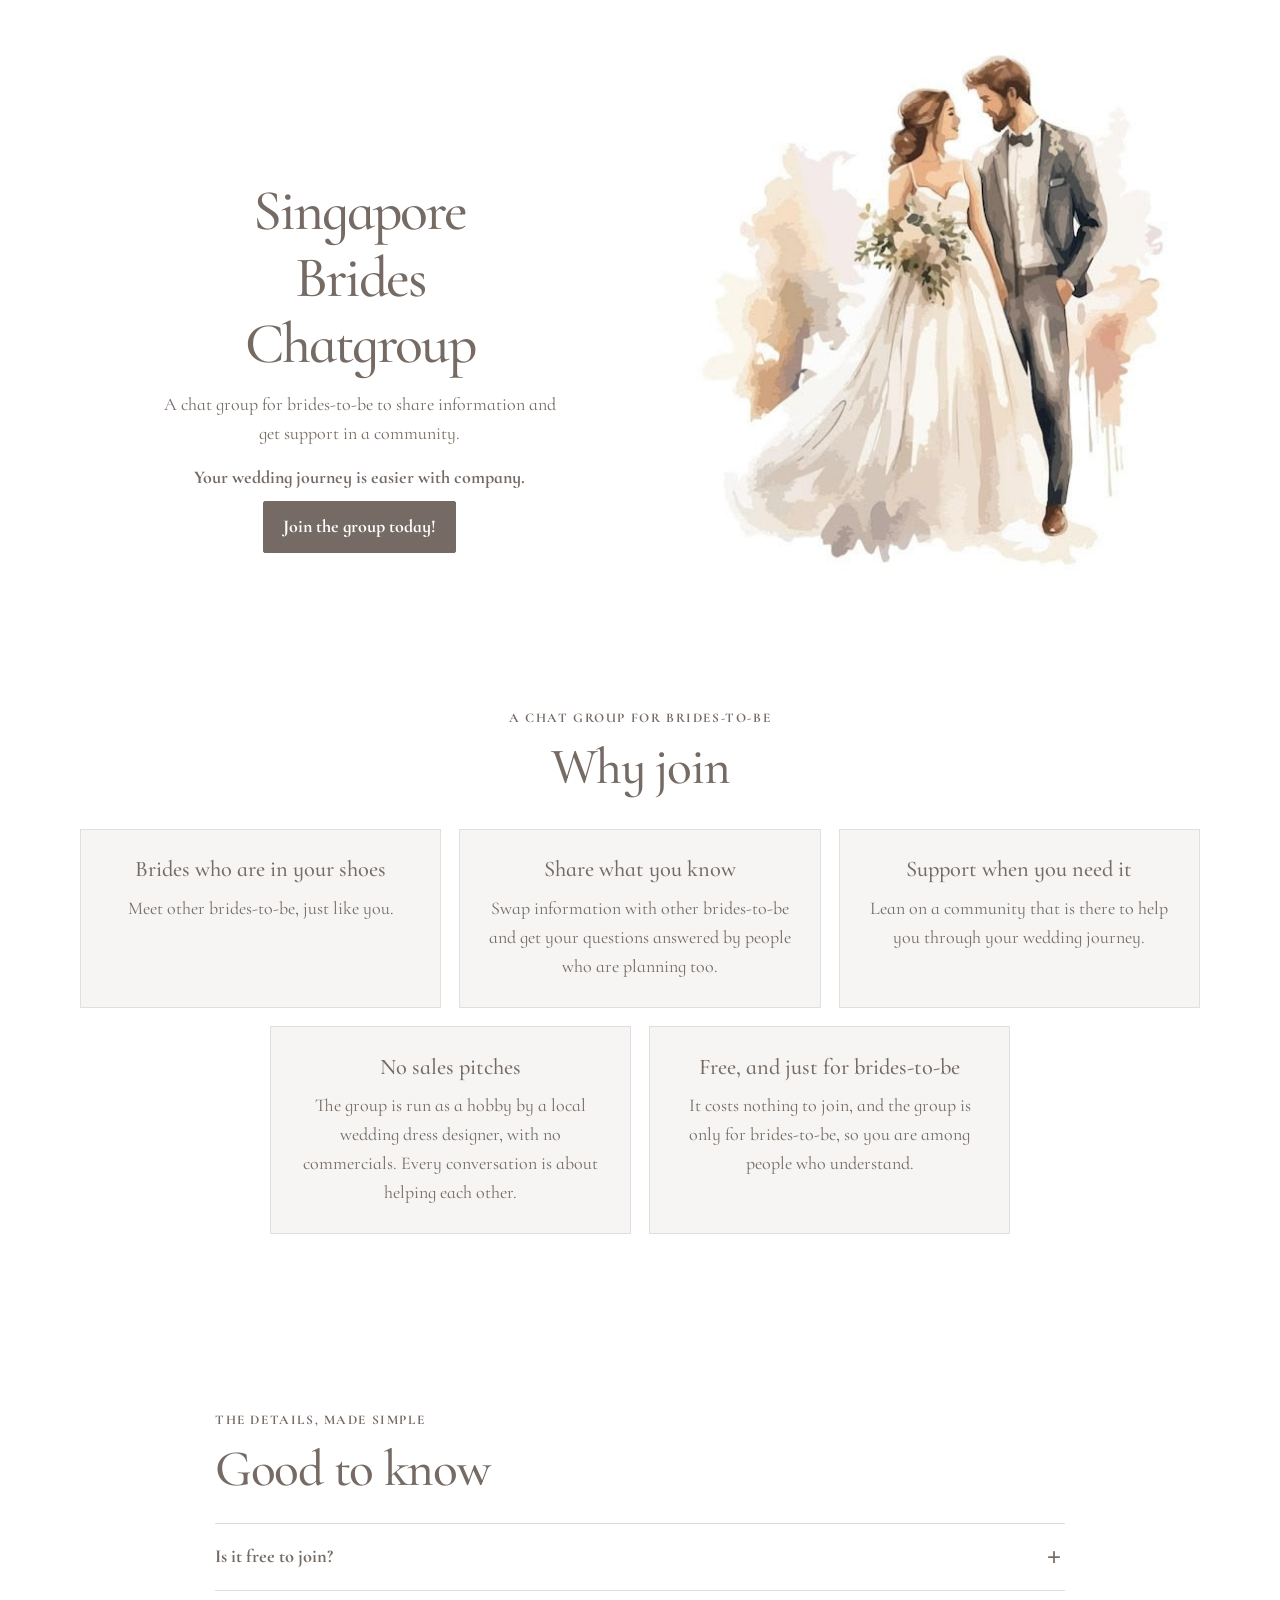
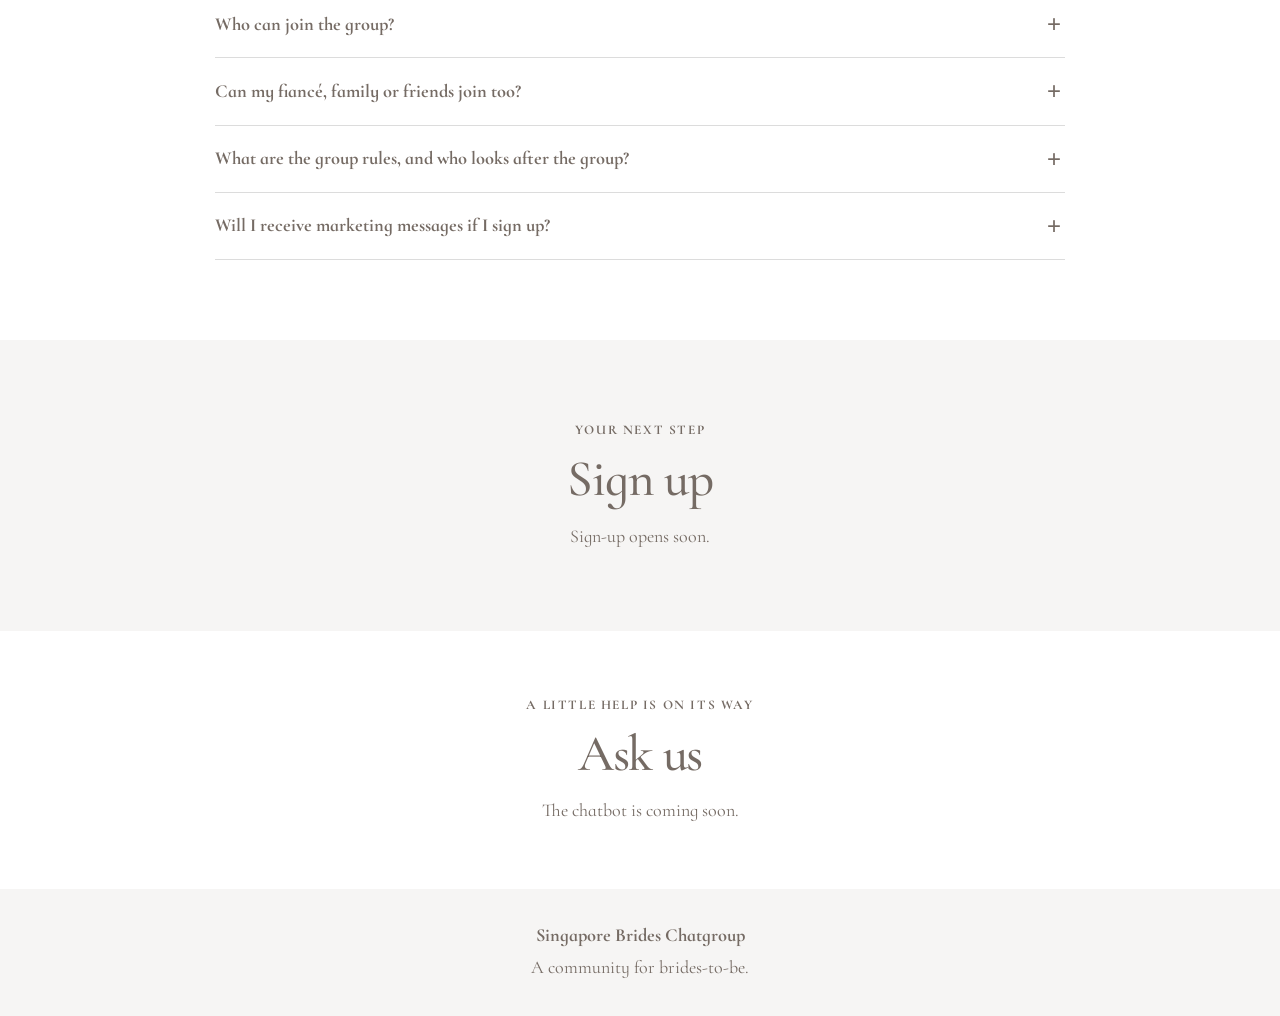
==== proj 1 - bride chat group/index.html @ 22429267 "adding the sign up form" ====
<!doctype html>
<html lang="en">
  <head>
    <meta charset="utf-8">
    <meta name="viewport" content="width=device-width, initial-scale=1">
    <meta name="theme-color" content="#fffbf5">
    <title>Singapore Brides Chatgroup</title>
    <meta
      name="description"
      content="A chat group for brides-to-be in Singapore to share information and find support."
    >
    <link rel="preconnect" href="https://fonts.googleapis.com">
    <link rel="preconnect" href="https://fonts.gstatic.com" crossorigin>
    <link
      href="https://fonts.googleapis.com/css2?family=Cormorant+Infant:wght@400;500;700&display=swap"
      rel="stylesheet"
    >
    <link rel="stylesheet" href="style.css">
  </head>
  <body>
    <main>
      <section class="hero" aria-labelledby="page-title">
        <img
          class="hero__image"
          src="banner-image.jpg"
          alt="A bride in a white gown holding a bouquet and a groom in a navy suit walking away hand in hand."
          width="1600"
          height="720"
        >
        <div class="hero__content">
          <h1 id="page-title">Singapore Brides Chatgroup</h1>
          <p class="hero__intro">
            A chat group for brides-to-be to share information and get support in a community.
          </p>
          <p class="hero__invitation">Your wedding journey is easier with company.</p>
          <a class="button" href="#signup">Join the group today!</a>
        </div>
      </section>

      <section class="section benefits" aria-labelledby="benefits-title">
        <div class="section__inner">
          <p class="eyebrow">A chat group for brides-to-be</p>
          <h2 id="benefits-title">Why join</h2>
          <div class="benefits__grid">
            <article class="benefit-card">
              <h3>Brides who are in your shoes</h3>
              <p>Meet other brides-to-be, just like you.</p>
            </article>
            <article class="benefit-card">
              <h3>Share what you know</h3>
              <p>Swap information with other brides-to-be and get your questions answered by people who are planning too.</p>
            </article>
            <article class="benefit-card">
              <h3>Support when you need it</h3>
              <p>Lean on a community that is there to help you through your wedding journey.</p>
            </article>
            <article class="benefit-card">
              <h3>No sales pitches</h3>
              <p>The group is run as a hobby by a local wedding dress designer, with no commercials. Every conversation is about helping each other.</p>
            </article>
            <article class="benefit-card">
              <h3>Free, and just for brides-to-be</h3>
              <p>It costs nothing to join, and the group is only for brides-to-be, so you are among people who understand.</p>
            </article>
          </div>
        </div>
      </section>

      <section class="section faq" aria-labelledby="faq-title">
        <div class="section__inner section__inner--narrow">
          <p class="eyebrow">The details, made simple</p>
          <h2 id="faq-title">Good to know</h2>
          <div class="faq__list">
            <details class="faq__item">
              <summary>Is it free to join?</summary>
              <p>Yes, joining the group is totally free.</p>
            </details>
            <details class="faq__item">
              <summary>Who can join the group?</summary>
              <p>The group is for brides-to-be. If you are getting married later, please join our next brides-to-be group.</p>
            </details>
            <details class="faq__item">
              <summary>Can my fiancé, family or friends join too?</summary>
              <p>We are sorry, only brides-to-be can join the group, so fiancés, family and friends cannot join.</p>
            </details>
            <details class="faq__item">
              <summary>What are the group rules, and who looks after the group?</summary>
              <p>The group is strictly for brides-to-be to share and help each other. It is run by Vivian, a local wedding dress designer who runs her own studio, as a hobby, so there are no commercials.</p>
            </details>
            <details class="faq__item">
              <summary>Will I receive marketing messages if I sign up?</summary>
              <p>No, you will not receive marketing messages unless you choose to receive them.</p>
            </details>
          </div>
        </div>
      </section>

      <section class="section coming-soon" id="signup" aria-labelledby="signup-title">
        <div class="section__inner">
          <p class="eyebrow">Your next step</p>
          <h2 id="signup-title">Sign up</h2>
          <p>Sign-up opens soon.</p>
        </div>
      </section>

      <section class="section ask" aria-labelledby="ask-title">
        <div class="section__inner">
          <p class="eyebrow">A little help is on its way</p>
          <h2 id="ask-title">Ask us</h2>
          <p>The chatbot is coming soon.</p>
        </div>
      </section>
    </main>

    <footer class="footer">
      <p class="footer__name">Singapore Brides Chatgroup</p>
      <p>A community for brides-to-be.</p>
    </footer>
  </body>
</html>
---- proj 1 - bride chat group/style.css ----
:root {
  color-scheme: light;
  --warm-white: #ffffff;
  --navy: #756b64;
  --deep-navy: #756b64;
  --peach: #f6f5f4;
  --gold: #756b64;
  --serif: "Cormorant Infant", Georgia, "Times New Roman", serif;
}

* {
  box-sizing: border-box;
}

html {
  scroll-behavior: smooth;
}

body {
  margin: 0;
  background: var(--warm-white);
  color: var(--navy);
  font-family: var(--serif);
  font-size: 18px;
  line-height: 1.6;
}

h1,
h2,
h3,
p {
  margin-top: 0;
}

h1,
h2,
h3 {
  color: var(--deep-navy);
  font-weight: 500;
  line-height: 1.15;
}

.hero {
  position: relative;
  min-height: 620px;
  overflow: hidden;
  background: var(--warm-white);
}

.hero__image {
  display: block;
  position: absolute;
  top: 0;
  right: 0;
  width: auto;
  height: 100%;
  max-width: 53%;
  object-fit: contain;
  object-position: right center;
}

.hero__content {
  position: absolute;
  inset: auto auto 7% max(7%, calc((100% - 1180px) / 2));
  width: min(540px, 44%);
  padding: 1.5rem 1.75rem;
  border-radius: 4px;
  background: linear-gradient(90deg, rgb(255 255 255 / 96%), rgb(255 255 255 / 85%));
  text-align: center;
}

.hero h1 {
  max-width: 12ch;
  margin-right: auto;
  margin-left: auto;
  margin-bottom: 0.8rem;
  font-size: clamp(2.5rem, 4.5vw, 4.25rem);
  letter-spacing: -0.035em;
}

.hero__intro {
  max-width: 45ch;
  margin-right: auto;
  margin-left: auto;
  margin-bottom: 1rem;
}

.hero__invitation {
  margin-bottom: 0.55rem;
  color: var(--deep-navy);
  font-weight: 700;
}

.button {
  display: inline-block;
  padding: 0.65rem 1.2rem;
  border: 1px solid var(--deep-navy);
  border-radius: 2px;
  background: var(--deep-navy);
  color: var(--warm-white);
  font-weight: 700;
  text-decoration: none;
  transition: background-color 160ms ease, color 160ms ease;
}

.button:hover,
.button:focus-visible {
  background: transparent;
  color: var(--deep-navy);
}

.button:focus-visible,
a:focus-visible,
summary:focus-visible {
  outline: 3px solid var(--gold);
  outline-offset: 4px;
}

.section {
  padding: 5rem 1.5rem;
}

.section__inner {
  width: min(100%, 1120px);
  margin: 0 auto;
}

.section__inner--narrow {
  max-width: 850px;
}

.eyebrow {
  margin-bottom: 0.55rem;
  color: var(--navy);
  font-size: 0.83rem;
  font-weight: 700;
  letter-spacing: 0.12em;
  text-transform: uppercase;
}

h2 {
  margin-bottom: 2rem;
  font-size: clamp(2.2rem, 4vw, 3.25rem);
  letter-spacing: -0.025em;
}

.benefits {
  padding-top: 5.5rem;
  padding-bottom: 6rem;
}

.benefits > .section__inner > .eyebrow,
.benefits > .section__inner > h2 {
  text-align: center;
}

.benefits__grid {
  display: grid;
  grid-template-columns: repeat(6, minmax(0, 1fr));
  gap: 1.15rem;
}

.benefit-card {
  grid-column: span 2;
  padding: 1.65rem;
  border: 1px solid rgb(111 109 109 / 16%);
  background: var(--peach);
  text-align: center;
}

.benefit-card:nth-child(4) {
  grid-column: 2 / span 2;
}

.benefit-card h3 {
  margin-bottom: 0.75rem;
  font-size: 1.4rem;
}

.benefit-card p {
  margin-bottom: 0;
}

.faq {
  background: var(--warm-white);
}

.faq h2 {
  margin-bottom: 1.5rem;
}

.faq__list {
  border-top: 1px solid rgb(111 109 109 / 24%);
}

.faq__item {
  border-bottom: 1px solid rgb(111 109 109 / 24%);
}

.faq__item summary {
  position: relative;
  padding: 1.15rem 2.25rem 1.15rem 0;
  color: var(--deep-navy);
  font-size: 1.15rem;
  font-weight: 700;
  cursor: pointer;
  list-style: none;
}

.faq__item summary::-webkit-details-marker {
  display: none;
}

.faq__item summary::after {
  position: absolute;
  top: 50%;
  right: 0.25rem;
  content: "+";
  font-family: Arial, sans-serif;
  font-size: 1.5rem;
  font-weight: 400;
  transform: translateY(-50%);
}

.faq__item[open] summary::after {
  content: "−";
}

.faq__item summary:focus-visible {
  outline: 3px solid var(--gold);
  outline-offset: 3px;
}

.faq__item:not([open]) > p {
  display: none;
}

.faq__item p {
  max-width: 70ch;
  margin: 0 2.25rem 1.15rem 0;
}

.coming-soon {
  padding-top: 5rem;
  padding-bottom: 5rem;
  background: var(--peach);
  text-align: center;
}

.coming-soon h2,
.ask h2 {
  margin-bottom: 0.8rem;
}

.coming-soon p:last-child,
.ask p:last-child {
  margin-bottom: 0;
}

.ask {
  padding-top: 4rem;
  padding-bottom: 4rem;
  background: var(--warm-white);
  text-align: center;
}

.footer {
  padding: 2rem 1.5rem;
  background: var(--peach);
  color: var(--deep-navy);
  text-align: center;
}

.footer p {
  margin-bottom: 0.15rem;
}

.footer__name {
  font-size: 1.15rem;
  font-weight: 700;
}

@media (max-width: 700px) {
  .hero {
    min-height: 0;
    overflow: visible;
  }

  .hero__image {
    position: static;
    height: auto;
    width: 100%;
    max-width: none;
    object-fit: initial;
  }

  .hero__content {
    position: static;
    width: auto;
    padding: 1.6rem 1.3rem 2.3rem;
    background: var(--warm-white);
  }

  .hero h1 {
    max-width: 13ch;
    font-size: clamp(2.45rem, 10.5vw, 3.2rem);
  }

  .section {
    padding: 3.6rem 1.25rem;
  }

  .benefits__grid {
    grid-template-columns: 1fr;
    gap: 0.9rem;
  }

  .benefit-card,
  .benefit-card:nth-child(4) {
    grid-column: auto;
    padding: 1.35rem;
  }

  .faq__item {
    padding-top: 0;
  }
}

@media (prefers-reduced-motion: reduce) {
  html {
    scroll-behavior: auto;
  }

  *,
  *::before,
  *::after {
    transition-duration: 0.01ms !important;
  }
}
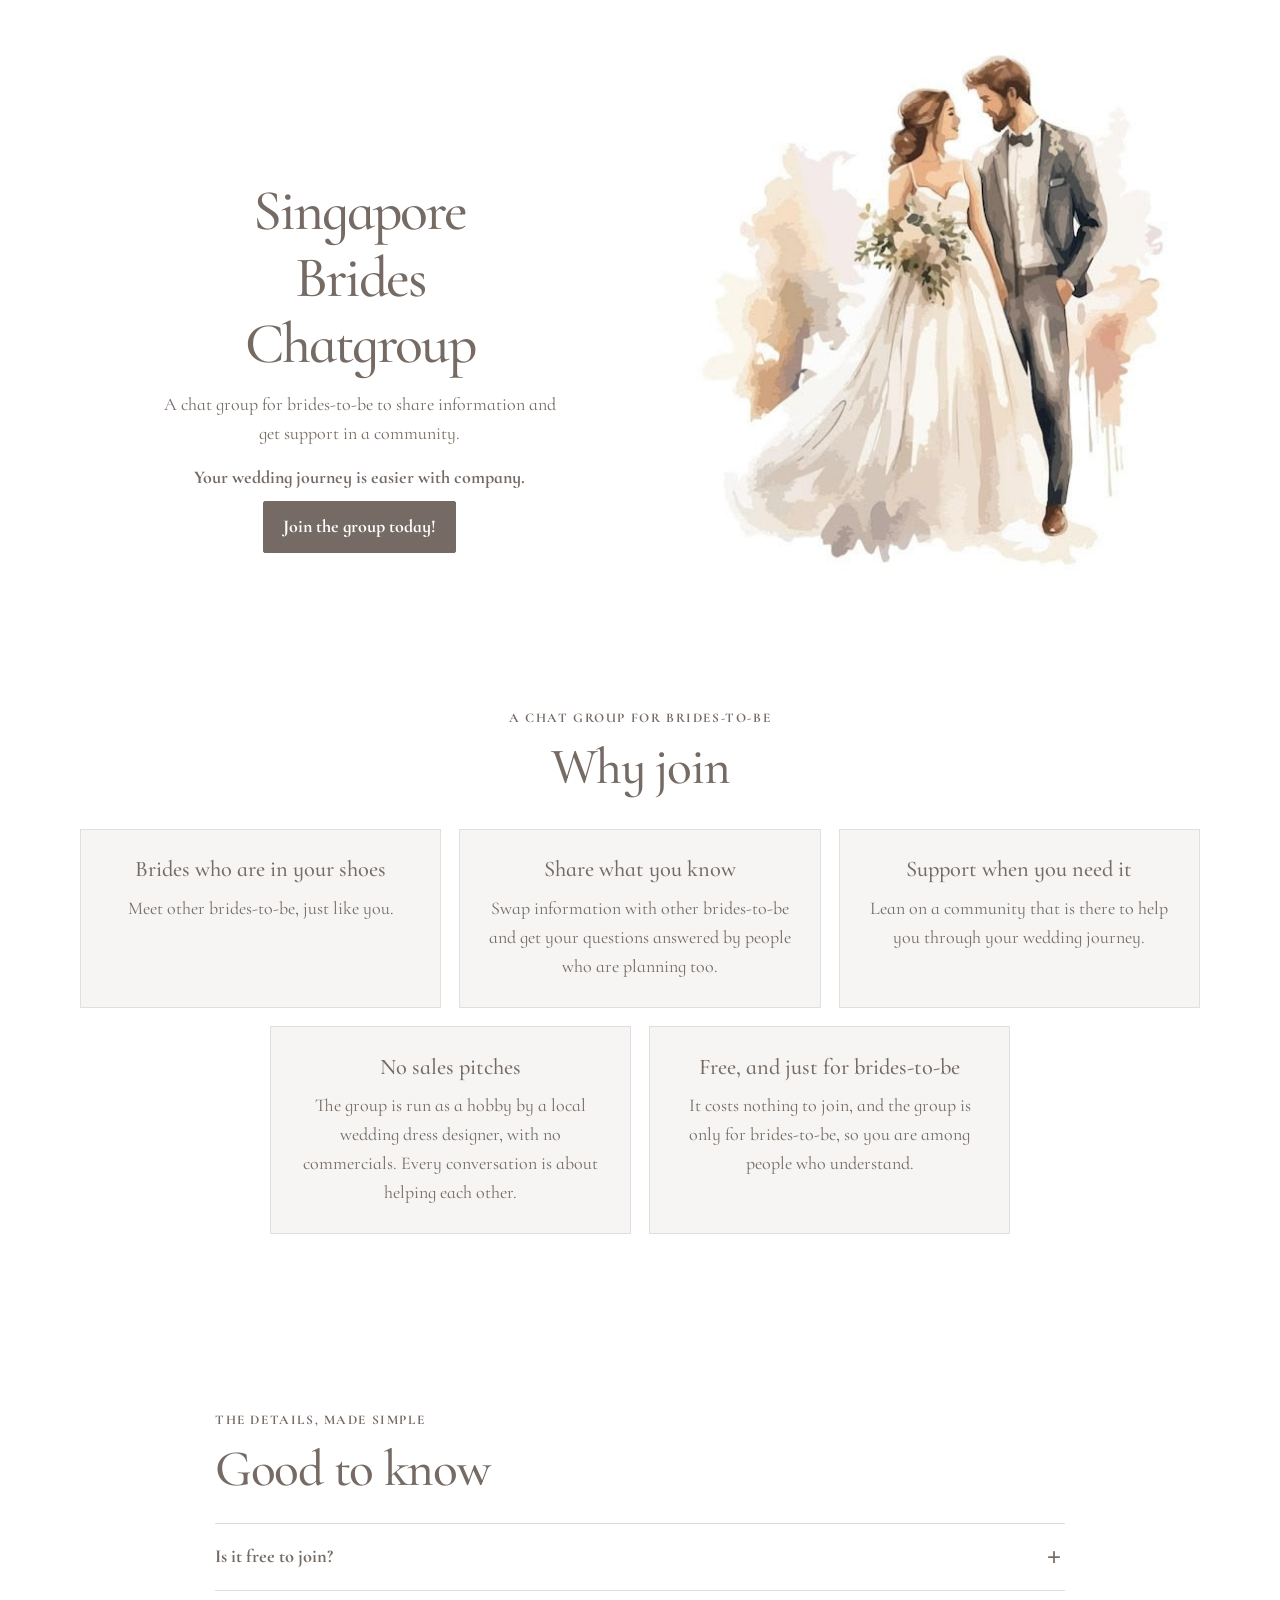
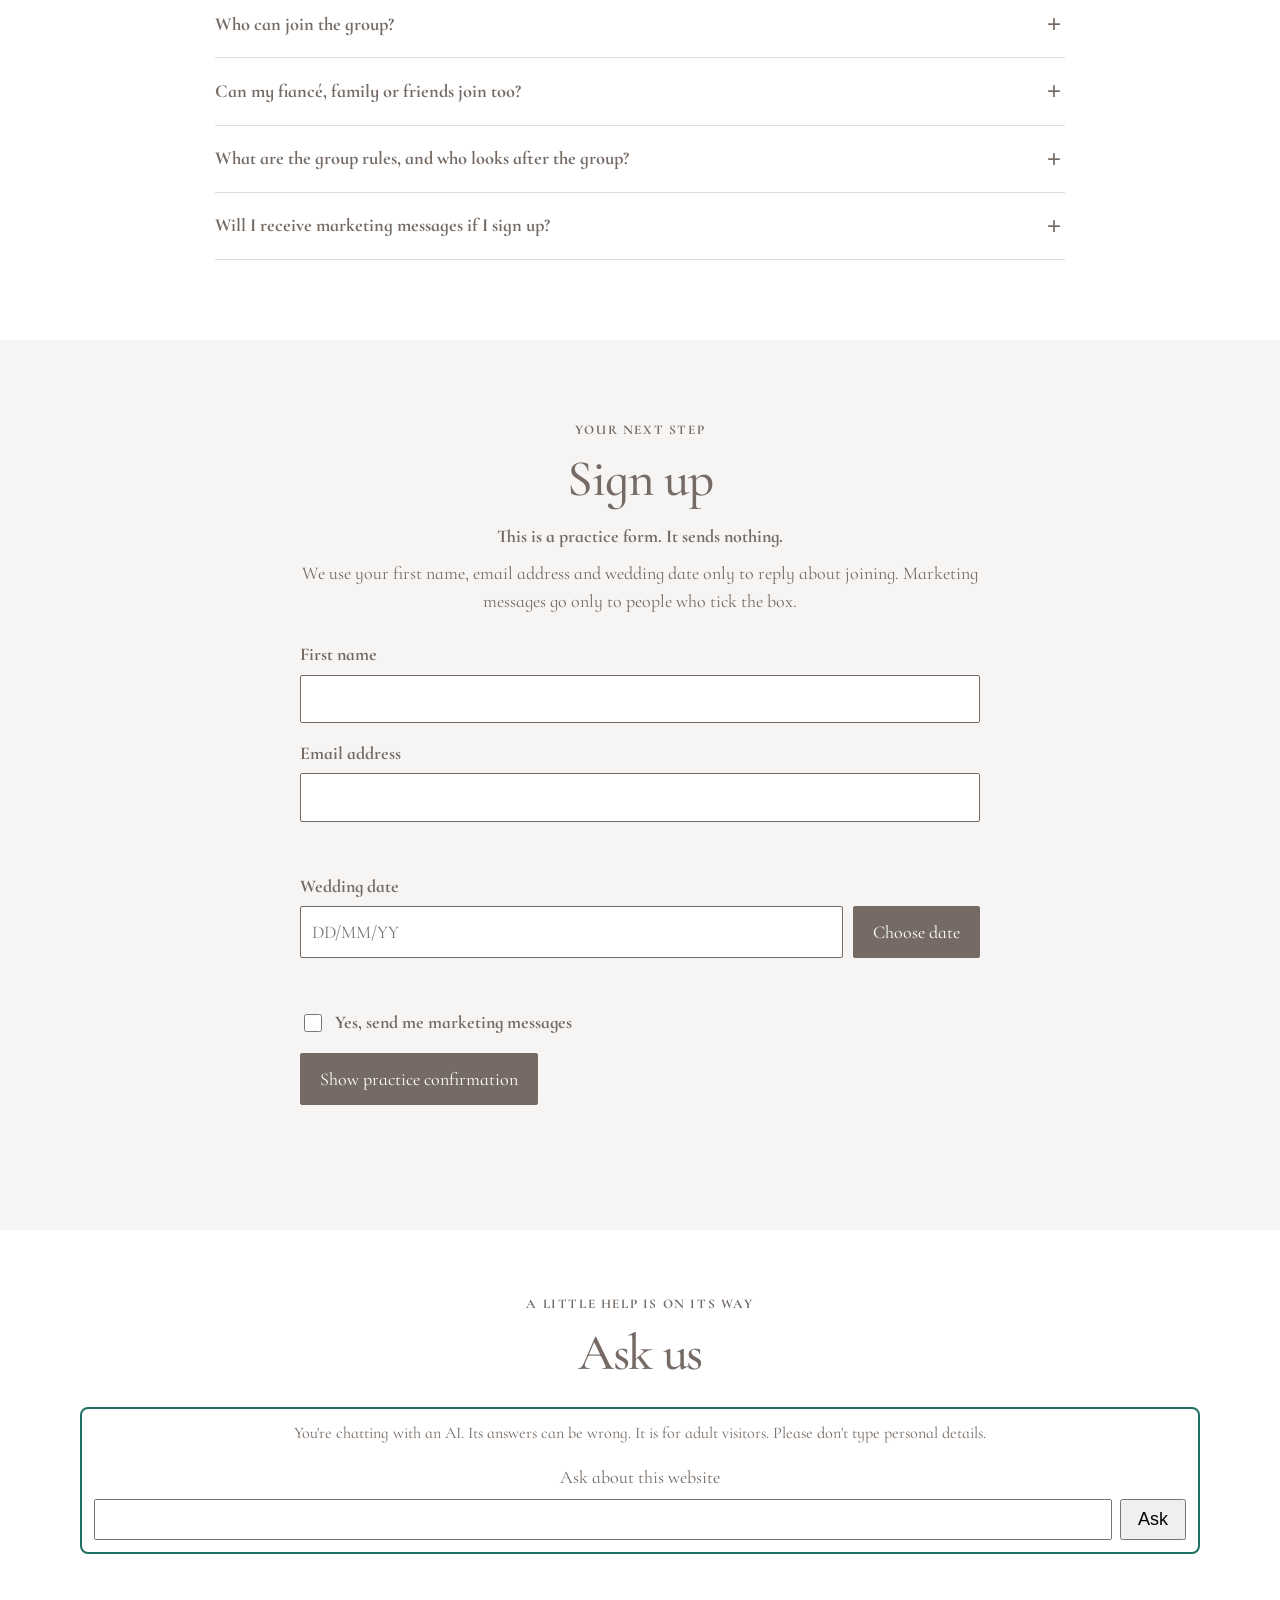
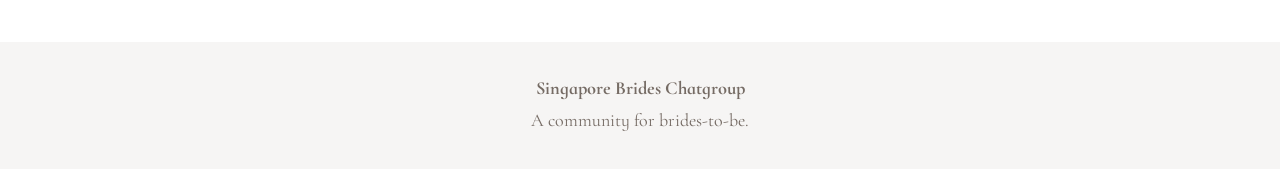
==== commit c28f24dc: "Add chatbot integration Co-authored-by: Copilot <223556219+Copilot@users.noreply.github.com>" ====
--- a/proj 1 - bride chat group/index.html
+++ b/proj 1 - bride chat group/index.html
@@ -96,10 +96,40 @@
       </section>
 
       <section class="section coming-soon" id="signup" aria-labelledby="signup-title">
-        <div class="section__inner">
+        <div class="section__inner signup__inner">
           <p class="eyebrow">Your next step</p>
           <h2 id="signup-title">Sign up</h2>
-          <p>Sign-up opens soon.</p>
+          <p class="signup__notice">This is a practice form. It sends nothing.</p>
+          <p class="signup__privacy">
+            We use your first name, email address and wedding date only to reply about joining.
+            Marketing messages go only to people who tick the box.
+          </p>
+          <form class="signup__form" id="signup-form">
+            <div class="signup__field">
+              <label for="first-name">First name</label>
+              <input id="first-name" name="first-name" type="text" autocomplete="off" required>
+            </div>
+            <div class="signup__field">
+              <label for="email">Email address</label>
+              <input id="email" name="email" type="text" inputmode="email" autocomplete="email" aria-describedby="email-error" required>
+              <p class="signup__field-error" id="email-error" role="alert" aria-live="polite"></p>
+            </div>
+            <div class="signup__field">
+              <label for="wedding-date">Wedding date</label>
+              <div class="signup__date-control">
+                <input id="wedding-date" name="wedding-date" type="text" inputmode="numeric" placeholder="DD/MM/YY" pattern="[0-9]{2}/[0-9]{2}/[0-9]{2}" title="Enter the date as DD/MM/YY, for example 25/12/27." aria-describedby="wedding-date-error" required>
+                <button class="button signup__calendar" id="open-calendar" type="button">Choose date</button>
+                <input class="signup__date-picker" id="wedding-date-picker" type="date" tabindex="-1" aria-hidden="true">
+              </div>
+              <p class="signup__field-error" id="wedding-date-error" role="alert" aria-live="polite"></p>
+            </div>
+            <label class="signup__marketing">
+              <input name="marketing" type="checkbox">
+              <span>Yes, send me marketing messages</span>
+            </label>
+            <button class="button signup__submit" type="submit">Show practice confirmation</button>
+            <p class="signup__response" id="signup-response" role="status" aria-live="polite"></p>
+          </form>
         </div>
       </section>
 
@@ -107,7 +137,7 @@
         <div class="section__inner">
           <p class="eyebrow">A little help is on its way</p>
           <h2 id="ask-title">Ask us</h2>
-          <p>The chatbot is coming soon.</p>
+          <div id="chatbot"></div>
         </div>
       </section>
     </main>
@@ -116,5 +146,91 @@
       <p class="footer__name">Singapore Brides Chatgroup</p>
       <p>A community for brides-to-be.</p>
     </footer>
+    <script>
+      const datePicker = document.getElementById("wedding-date-picker");
+      const emailInput = document.getElementById("email");
+      const emailError = document.getElementById("email-error");
+      const weddingDate = document.getElementById("wedding-date");
+      const dateError = document.getElementById("wedding-date-error");
+      let emailValidationRequested = false;
+
+      function validateEmail() {
+        const value = emailInput.value.trim();
+        const isInvalid = value.length > 0 &&
+          !/^[^@\s]+@[A-Za-z0-9.-]*[A-Za-z][A-Za-z0-9.-]*\.[A-Za-z]+$/.test(value);
+        emailInput.setCustomValidity(isInvalid ? "Invalid email!" : "");
+        emailError.textContent =
+          emailValidationRequested && isInvalid ? "Invalid email!" : "";
+        return !isInvalid;
+      }
+
+      emailInput.addEventListener("blur", () => {
+        emailValidationRequested = true;
+        validateEmail();
+      });
+      emailInput.addEventListener("input", () => {
+        if (emailValidationRequested) {
+          validateEmail();
+        }
+      });
+      emailInput.addEventListener("keydown", (event) => {
+        if (event.key === "Enter") {
+          emailValidationRequested = true;
+          if (!validateEmail()) {
+            event.preventDefault();
+          }
+        }
+      });
+
+      function validateWeddingDate(value) {
+        const match = /^(\d{2})\/(\d{2})\/(\d{2})$/.exec(value);
+        let isPastDate = false;
+
+        if (match) {
+          const [, day, month, shortYear] = match;
+          const year = 2000 + Number(shortYear);
+          const date = new Date(year, Number(month) - 1, Number(day));
+          const isRealDate =
+            date.getFullYear() === year &&
+            date.getMonth() === Number(month) - 1 &&
+            date.getDate() === Number(day);
+          const today = new Date();
+          today.setHours(0, 0, 0, 0);
+          isPastDate = isRealDate && date < today;
+        }
+
+        weddingDate.setCustomValidity(isPastDate ? "Invalid date!" : "");
+        dateError.textContent = isPastDate ? "Invalid date!" : "";
+        return !isPastDate;
+      }
+
+      weddingDate.addEventListener("input", () => validateWeddingDate(weddingDate.value));
+      document.getElementById("open-calendar").addEventListener("click", () => {
+        if (typeof datePicker.showPicker === "function") {
+          datePicker.showPicker();
+        } else {
+          datePicker.click();
+        }
+      });
+      datePicker.addEventListener("change", () => {
+        if (datePicker.value) {
+          const [year, month, day] = datePicker.value.split("-");
+          weddingDate.value = `${day}/${month}/${year.slice(-2)}`;
+          validateWeddingDate(weddingDate.value);
+        }
+      });
+
+      document.getElementById("signup-form").addEventListener("submit", (event) => {
+        event.preventDefault();
+        emailValidationRequested = true;
+        if (!validateEmail()) {
+          emailInput.focus();
+          return;
+        }
+        document.getElementById("signup-response").textContent =
+          "Thanks! This practice form sent nothing.";
+      });
+    </script>
+    <script src="chatbot.js"></script>
   </body>
 </html>
--- a/proj 1 - bride chat group/style.css
+++ b/proj 1 - bride chat group/style.css
@@ -247,9 +247,117 @@
   text-align: center;
 }
 
+.signup__inner {
+  max-width: 680px;
+}
+
 .coming-soon h2,
 .ask h2 {
   margin-bottom: 0.8rem;
+}
+
+.signup__notice {
+  margin-bottom: 0.5rem;
+  font-weight: 700;
+}
+
+.signup__privacy {
+  margin: 0 auto 1.5rem;
+}
+
+.signup__form {
+  display: grid;
+  gap: 1rem;
+  text-align: left;
+}
+
+.signup__field {
+  display: grid;
+  gap: 0.35rem;
+}
+
+.signup__field label,
+.signup__marketing {
+  color: var(--deep-navy);
+  font-weight: 700;
+}
+
+.signup__field input {
+  width: 100%;
+  min-height: 3rem;
+  padding: 0.55rem 0.7rem;
+  border: 1px solid var(--deep-navy);
+  border-radius: 2px;
+  background: var(--warm-white);
+  color: var(--navy);
+  font: inherit;
+}
+
+.signup__date-control {
+  display: flex;
+  gap: 0.6rem;
+}
+
+.signup__date-control > input:first-child {
+  flex: 1;
+  min-width: 0;
+}
+
+.signup__field-error {
+  min-height: 1.6em;
+  margin-bottom: 0;
+  color: #a32121;
+  font-weight: 700;
+}
+
+.signup__date-picker {
+  position: absolute;
+  width: 1px !important;
+  height: 1px !important;
+  padding: 0 !important;
+  overflow: hidden;
+  clip: rect(0, 0, 0, 0);
+  white-space: nowrap;
+  clip-path: inset(50%);
+}
+
+.signup__field input:focus-visible,
+.signup__marketing input:focus-visible,
+.signup__submit:focus-visible {
+  outline: 3px solid var(--gold);
+  outline-offset: 3px;
+}
+
+.signup__marketing {
+  display: flex;
+  align-items: flex-start;
+  gap: 0.6rem;
+}
+
+.signup__marketing input {
+  width: 1.15rem;
+  height: 1.15rem;
+  margin-top: 0.35rem;
+  accent-color: var(--deep-navy);
+}
+
+.signup__submit {
+  justify-self: start;
+  font: inherit;
+  cursor: pointer;
+}
+
+.signup__calendar {
+  flex: 0 0 auto;
+  font: inherit;
+  cursor: pointer;
+}
+
+.signup__response {
+  min-height: 1.6em;
+  margin-bottom: 0;
+  color: var(--deep-navy);
+  font-weight: 700;
 }
 
 .coming-soon p:last-child,
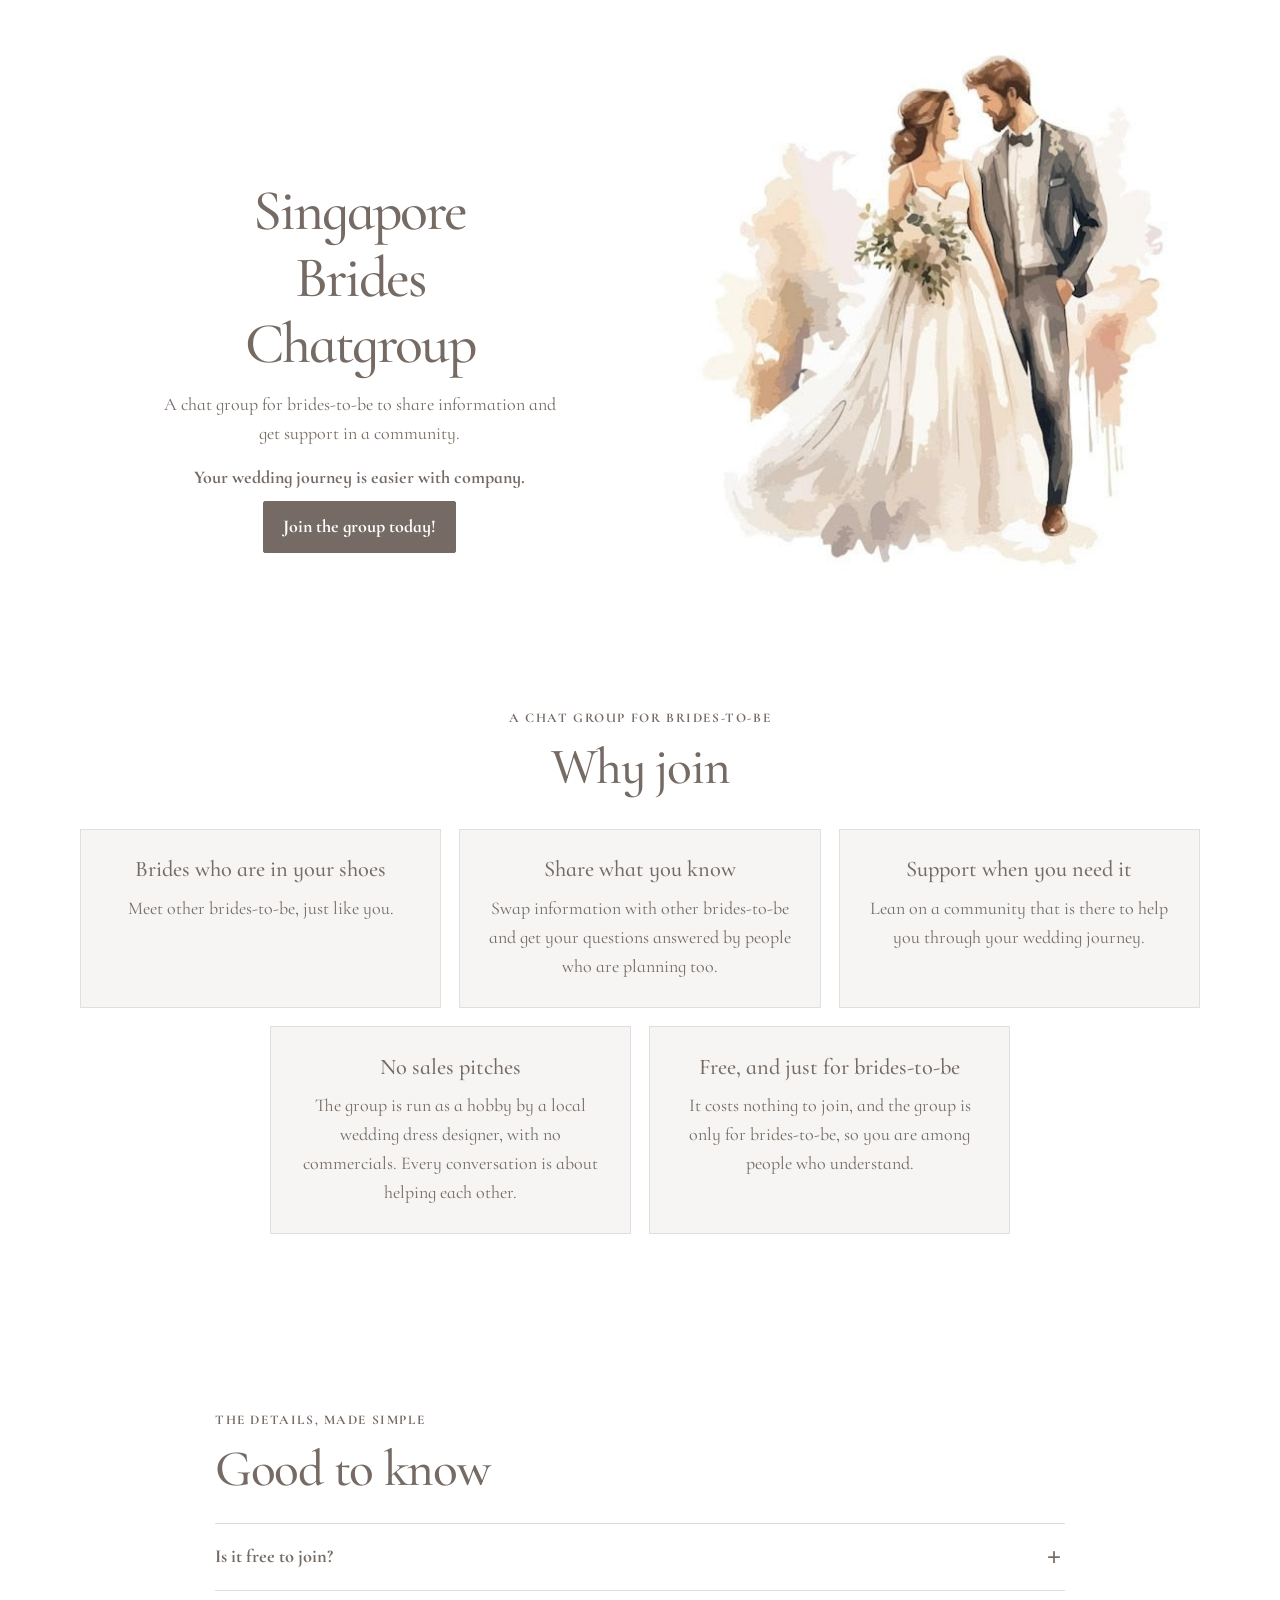
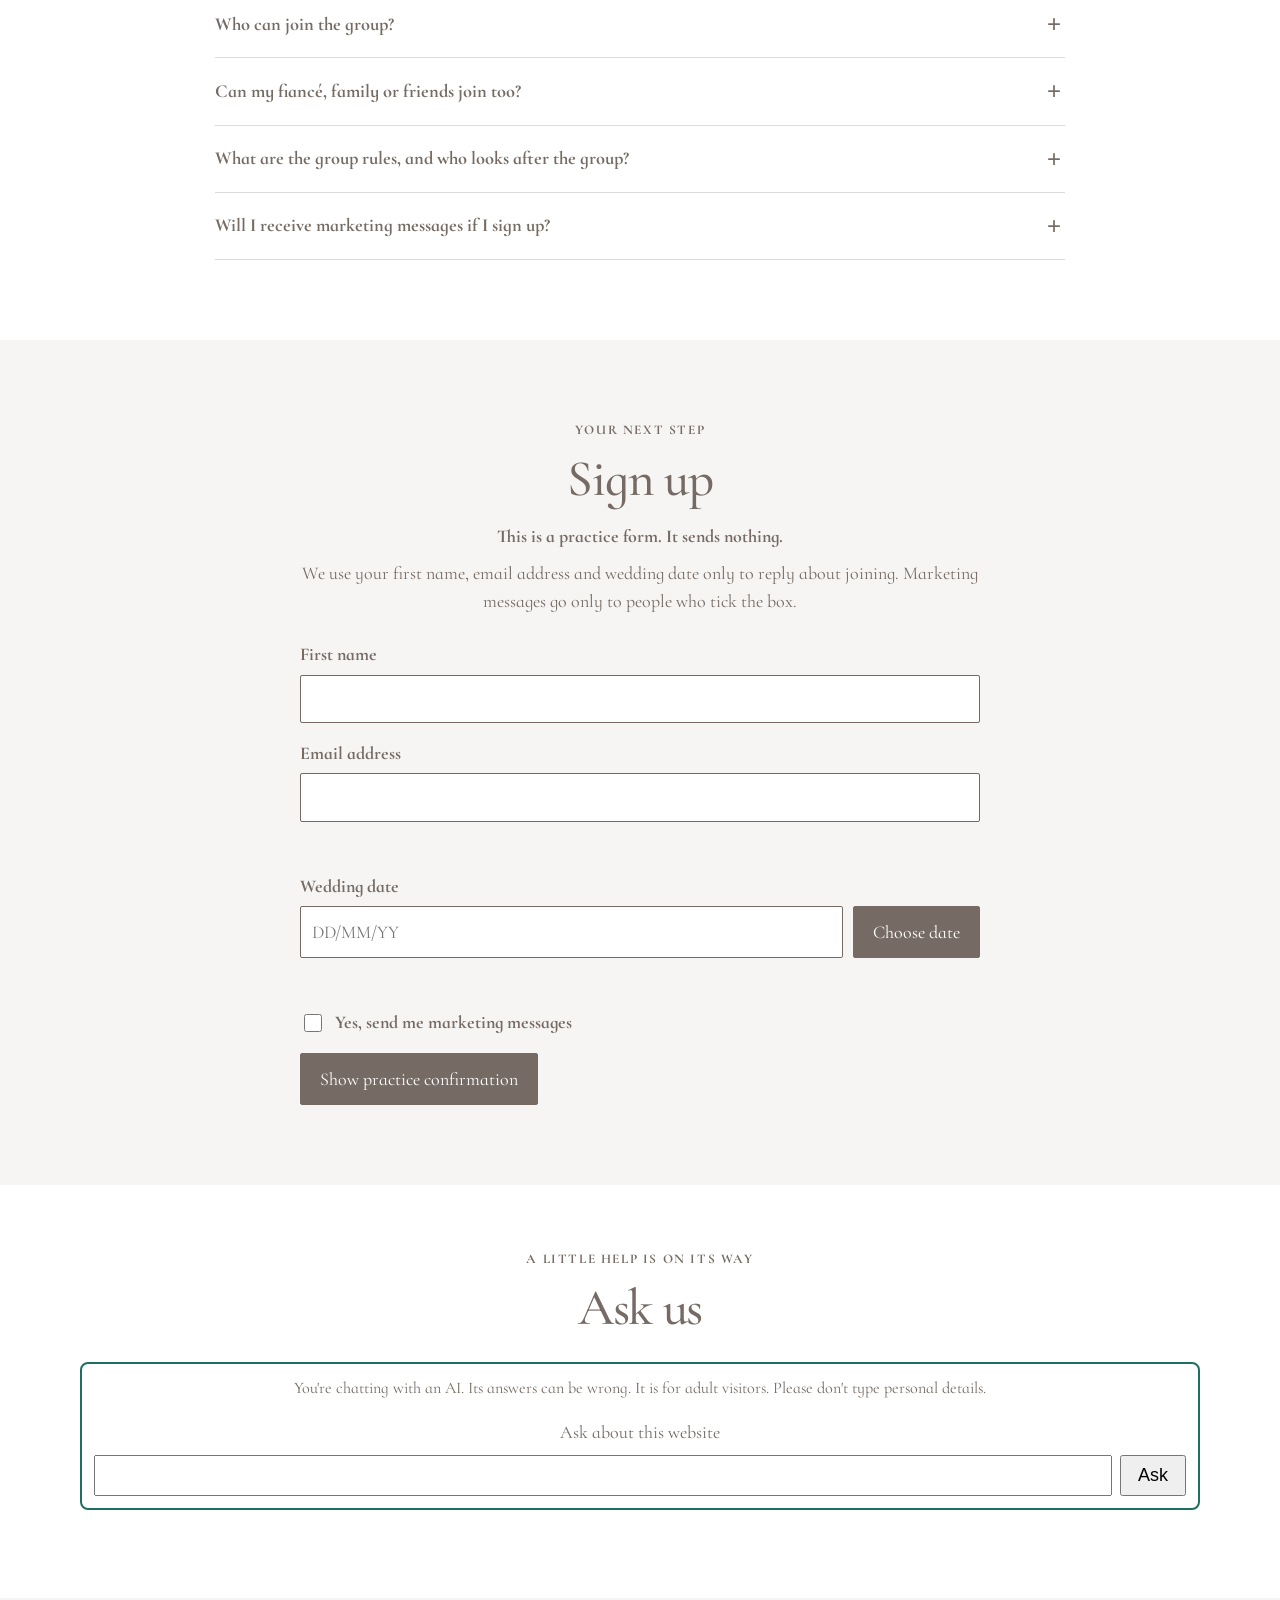
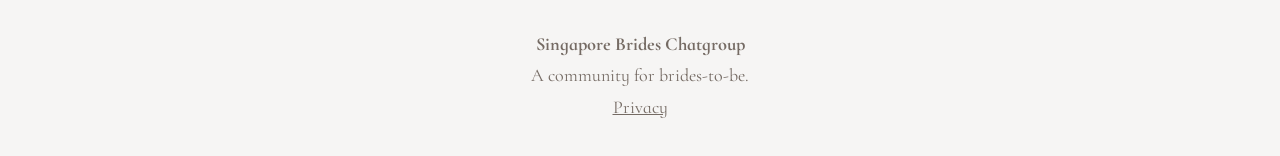
==== commit c9468feb: "Add privacy page and visible form confirmation Co-authored-by: Copilot <223556219+Copilot@users.nore" ====
--- a/proj 1 - bride chat group/index.html
+++ b/proj 1 - bride chat group/index.html
@@ -128,7 +128,7 @@
               <span>Yes, send me marketing messages</span>
             </label>
             <button class="button signup__submit" type="submit">Show practice confirmation</button>
-            <p class="signup__response" id="signup-response" role="status" aria-live="polite"></p>
+            <p class="signup__response" id="signup-response" role="status" aria-live="polite" hidden></p>
           </form>
         </div>
       </section>
@@ -145,6 +145,7 @@
     <footer class="footer">
       <p class="footer__name">Singapore Brides Chatgroup</p>
       <p>A community for brides-to-be.</p>
+      <p><a href="privacy.html">Privacy</a></p>
     </footer>
     <script>
       const datePicker = document.getElementById("wedding-date-picker");
@@ -152,6 +153,7 @@
       const emailError = document.getElementById("email-error");
       const weddingDate = document.getElementById("wedding-date");
       const dateError = document.getElementById("wedding-date-error");
+      const signupResponse = document.getElementById("signup-response");
       let emailValidationRequested = false;
 
       function validateEmail() {
@@ -227,8 +229,9 @@
           emailInput.focus();
           return;
         }
-        document.getElementById("signup-response").textContent =
-          "Thanks! This practice form sent nothing.";
+        signupResponse.textContent = "Practice confirmation: Thanks! This form did not send or save your details.";
+        signupResponse.hidden = false;
+        signupResponse.scrollIntoView({ block: "nearest" });
       });
     </script>
     <script src="chatbot.js"></script>
--- a/proj 1 - bride chat group/style.css
+++ b/proj 1 - bride chat group/style.css
@@ -354,10 +354,16 @@
 }
 
 .signup__response {
-  min-height: 1.6em;
-  margin-bottom: 0;
-  color: var(--deep-navy);
-  font-weight: 700;
+  margin: 0;
+  padding: 0.8rem 1rem;
+  border: 1px solid var(--deep-navy);
+  background: var(--warm-white);
+  color: var(--deep-navy);
+  font-weight: 700;
+}
+
+.signup__response[hidden] {
+  display: none;
 }
 
 .coming-soon p:last-child,
@@ -381,6 +387,10 @@
 
 .footer p {
   margin-bottom: 0.15rem;
+}
+
+.footer a {
+  color: inherit;
 }
 
 .footer__name {
